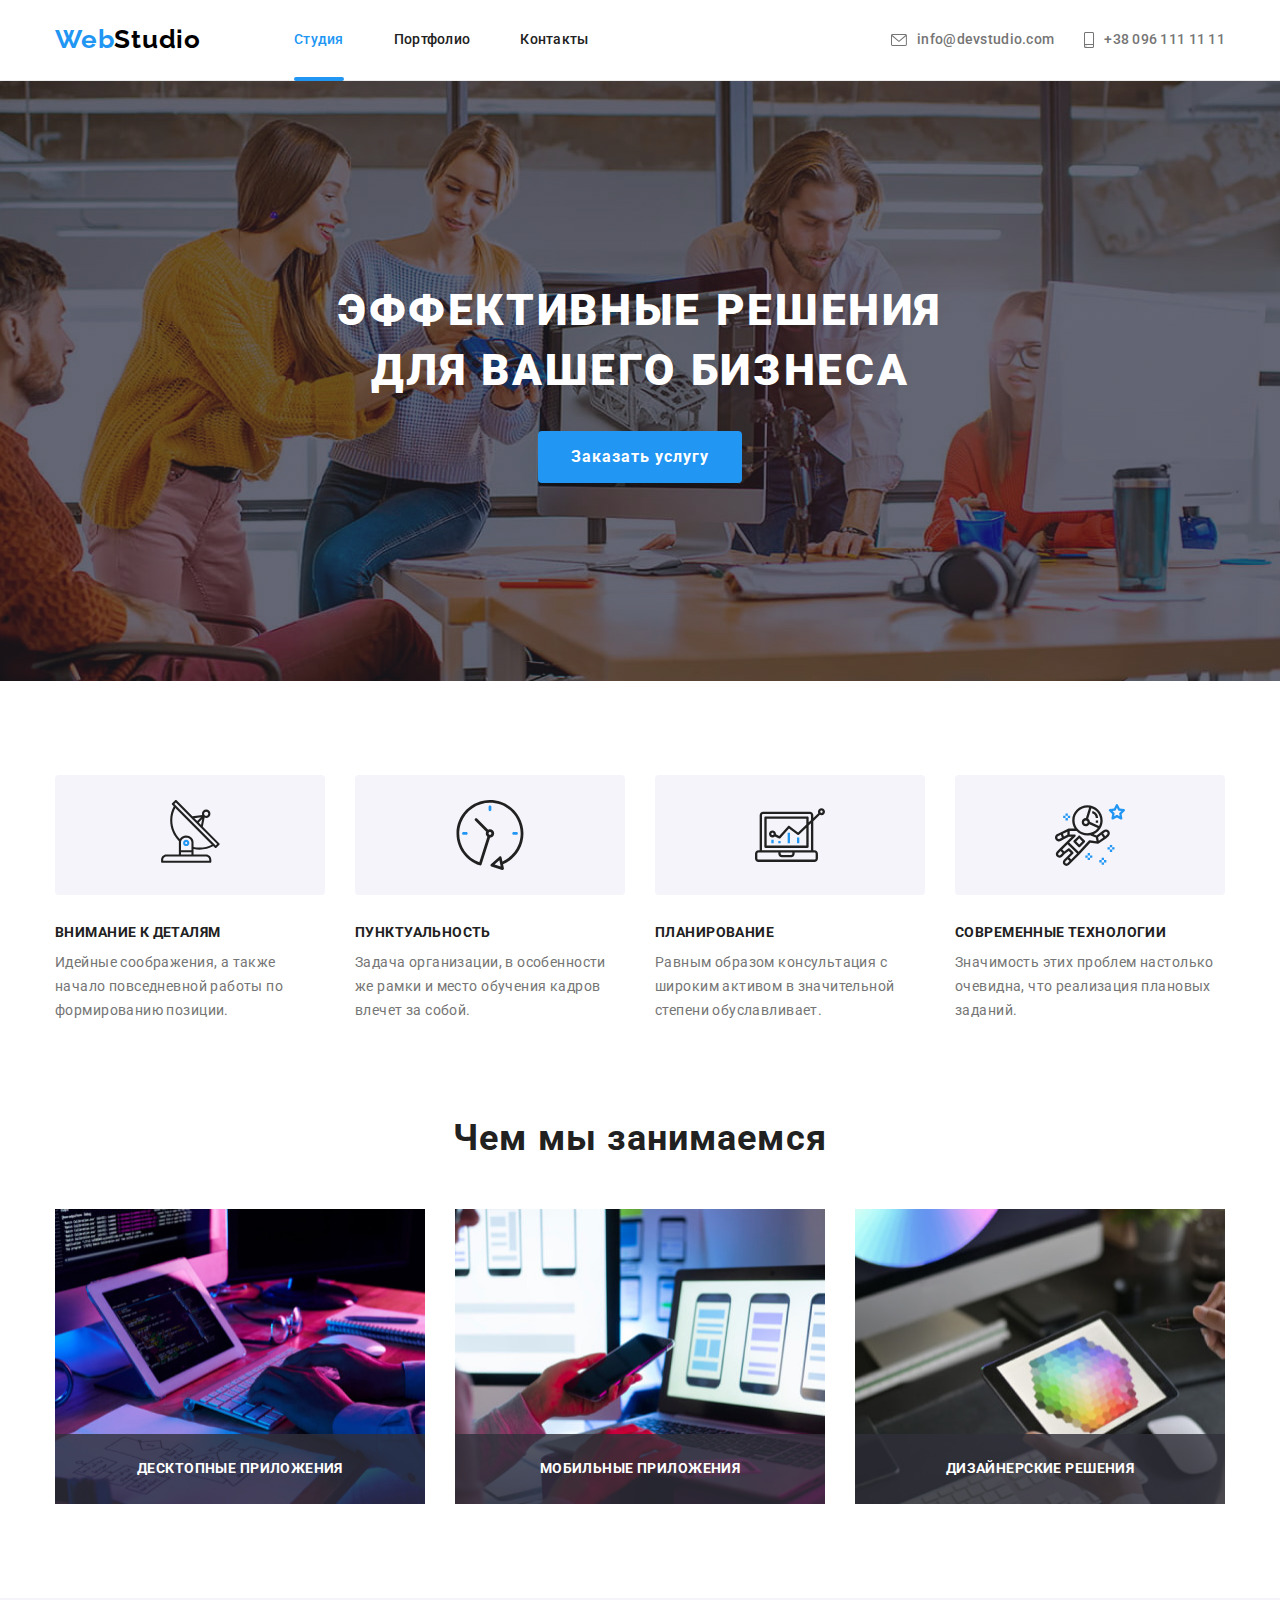
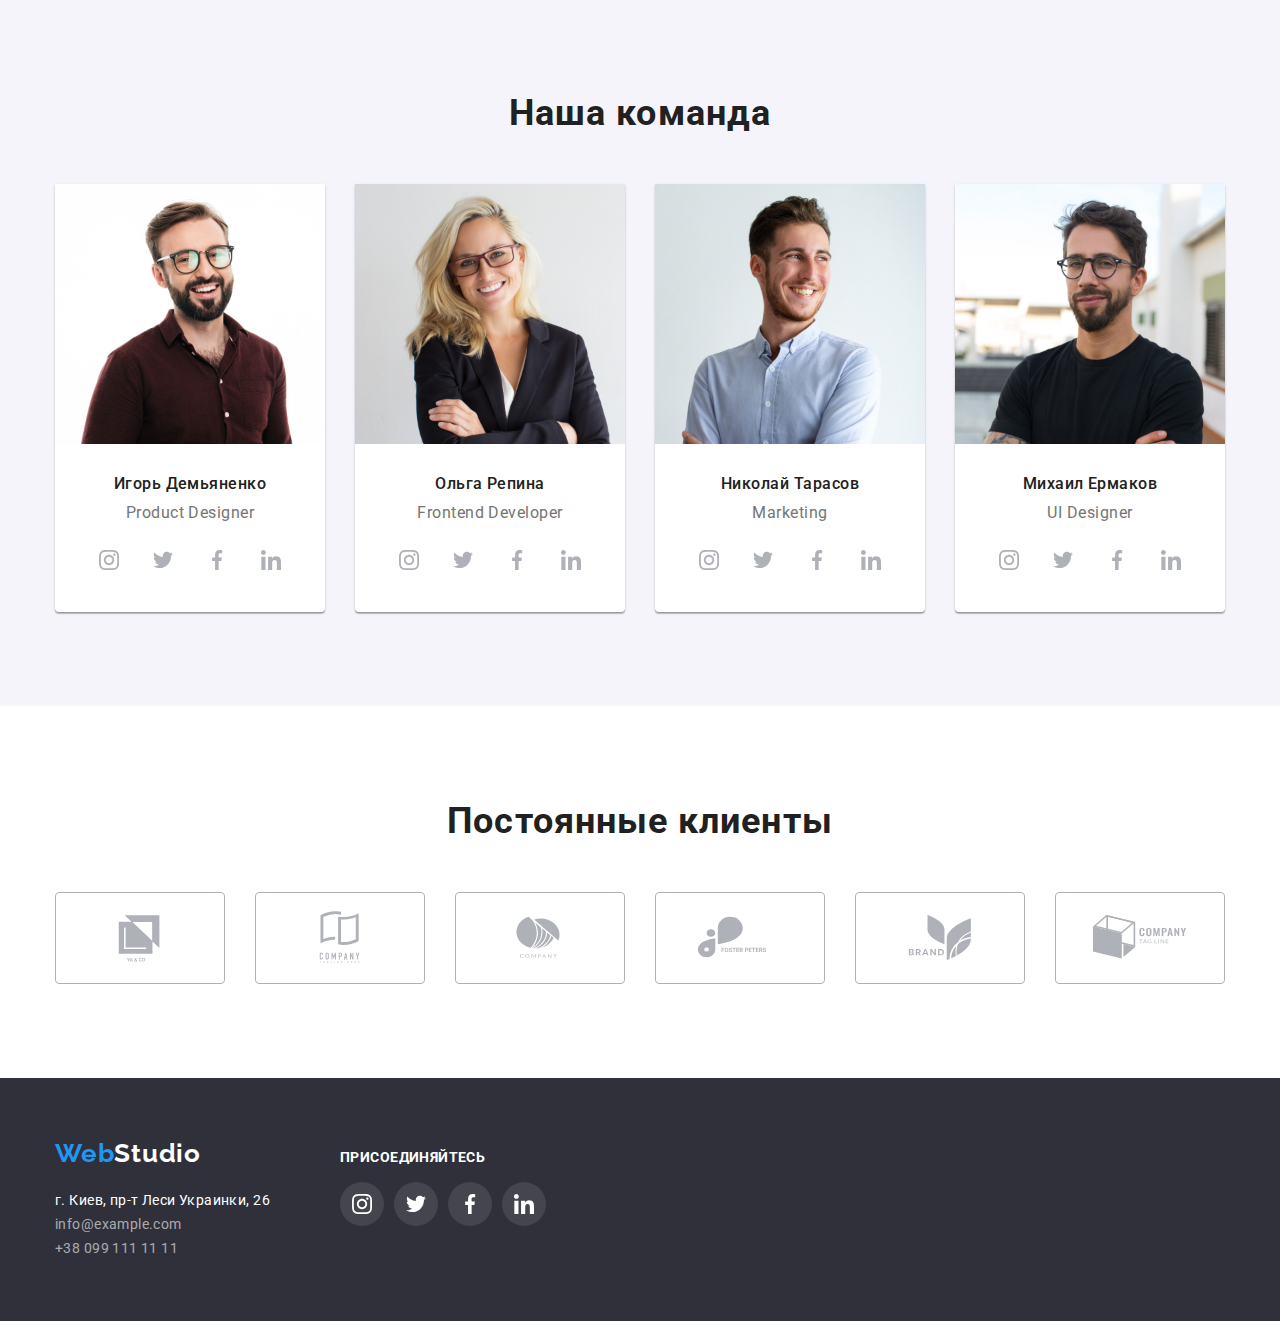
==== index.html @ c2fd263f "Initial commit" ====
<!DOCTYPE html>
<html lang="ru">
  <head>
    <meta charset="UTF-8" />
    <meta http-equiv="X-UA-Compatible" content="IE=edge" />
    <meta name="viewport" content="width=device-width, initial-scale=1.0" />
    <title>Document</title>
    <link rel="preconnect" href="https://fonts.googleapis.com" />
    <link rel="preconnect" href="https://fonts.gstatic.com" crossorigin />
    <link
      href="https://fonts.googleapis.com/css2?family=Raleway:wght@700&family=Roboto:wght@400;500;700;900&display=swap"
      rel="stylesheet"
    />
    <link
      rel="stylesheet"
      href="https://cdn.jsdelivr.net/npm/modern-normalize@1.1.0/modern-normalize.min.css"
    />
    <link rel="stylesheet" href="./css/styles.css" />
  </head>
  <body>
    <!-- Шапка проекта -->
    <header class="header">
      <div class="container header-container">
        <nav class="site">
          <a class="logo" href=""><span class="logo-primary">Web</span>Studio</a>
          <ul class="site-nav list">
            <li class="item">
              <a class="link current" href="./index.html">Студия</a>
            </li>
            <li class="item">
              <a class="link" href="./portfolio.html">Портфолио</a>
            </li>
            <li class="item">
              <a class="link" href="">Контакты</a>
            </li>
          </ul>
        </nav>
        <ul class="contacts-header list">
          <li class="item">
            <a class="contact link" href="mailto:info@devstudio.com">
              <svg class="icon-header" width="16" height="12">
                <use href="./images/st1/symbol-defs.svg#icon-envelope"></use>
              </svg>
              info@devstudio.com</a
            >
          </li>
          <li class="item">
            <a class="contact link" href="tel:+380961111111">
              <svg class="icon-header" width="10" height="16">
                <use href="./images/st1/symbol-defs.svg#icon-smartphone"></use>
              </svg>
              +38 096 111 11 11</a
            >
          </li>
        </ul>
      </div>
    </header>
    <!-- Тело проекта -->
    <main>
      <!-- Эффективные решения-->
      <section class="hero">
        <div class="container">
          <h1 class="hero-title">Эффективные решения для вашего бизнеса</h1>
          <button class="hero-button" type="button" data-modal-open>Заказать услугу</button>
        </div>
      </section>
      <!-- Особенности -->
      <section class="feature section">
        <div class="container">
          <ul class="feature-list list">
            <li class="feature-items">
              <div class="badge">
                <svg class="badge-icon" width="70" height="70">
                  <use href="./images/st1/symbol-defs.svg#icon-antenna"></use>
                </svg>
              </div>
              <h3 class="feature-title">Внимание к деталям</h3>
              <p class="feature-text">
                Идейные соображения, а также начало повседневной работы по формированию позиции.
              </p>
            </li>

            <li class="feature-items">
              <div class="badge">
                <svg class="badge-icon" width="70" height="70">
                  <use href="./images/st1/symbol-defs.svg#icon-clock"></use>
                </svg>
              </div>
              <h3 class="feature-title">Пунктуальность</h3>
              <p class="feature-text">
                Задача организации, в особенности же рамки и место обучения кадров влечет за собой.
              </p>
            </li>

            <li class="feature-items">
              <div class="badge">
                <svg class="badge-icon" width="70" height="70">
                  <use href="./images/st1/symbol-defs.svg#icon-diagram"></use>
                </svg>
              </div>
              <h3 class="feature-title">Планирование</h3>
              <p class="feature-text">
                Равным образом консультация с широким активом в значительной степени обуславливает.
              </p>
            </li>

            <li class="feature-items">
              <div class="badge">
                <svg class="badge-icon" width="70" height="70">
                  <use href="./images/st1/symbol-defs.svg#icon-astronaut"></use>
                </svg>
              </div>
              <h3 class="feature-title">Современные технологии</h3>
              <p class="feature-text">
                Значимость этих проблем настолько очевидна, что реализация плановых заданий.
              </p>
            </li>
          </ul>
        </div>
      </section>
      <!-- Чем мы занимаемся -->
      <section class="activity">
        <div class="container">
          <h2 class="activity-title">Чем мы занимаемся</h2>
          <ul class="activity-list list">
            <li class="activity-items">
              <div class="activity-thumb">
                <img
                  class="activity-img"
                  src="./images/st1/block1/img-1.jpg"
                  alt="верстка проекта"
                  width="370"
                  height="295"
                />
                <p class="activity-descr">Десктопные приложения</p>
              </div>
            </li>
            <li class="activity-items">
              <div class="activity-thumb">
                <img
                  class="activity-img"
                  src="./images/st1/block1/img-2.jpg"
                  alt="дизайн проекта"
                  width="370"
                  height="295"
                />
                <p class="activity-descr">Мобильные приложения</p>
              </div>
            </li>
            <li class="activity-items">
              <div class="activity-thumb">
                <img
                  class="activity-img"
                  src="./images/st1/block1/img-3.jpg"
                  alt="программирование проекта"
                  width="370"
                  height="295"
                />
                <p class="activity-descr">Дизайнерские решения</p>
              </div>
            </li>
          </ul>
        </div>
      </section>
      <!-- Наша команда -->
      <section class="team section">
        <div class="container">
          <h2 class="team-title">Наша команда</h2>
          <ul class="team-list list">
            <li class="team-items">
              <img
                class="team-img"
                src="./images/st1/block2/img-1.jpg"
                alt="Игорь Демьяненко"
                width="270"
                height="260"
              />
              <div class="team-sign">
                <h3 class="team-subject">Игорь Демьяненко</h3>
                <p class="team-text" lang="en">Product Designer</p>
                <ul class="team-media list">
                  <li class="team-item">
                    <a class="team-link" href="">
                      <svg class="teams-icons" width="20" height="20">
                        <use href="./images/st1/symbol-defs.svg#icon-instagram"></use>
                      </svg>
                    </a>
                  </li>
                  <li class="team-item">
                    <a class="team-link" href="">
                      <svg class="teams-icons" width="20" height="20">
                        <use href="./images/st1/symbol-defs.svg#icon-twitter"></use>
                      </svg>
                    </a>
                  </li>
                  <li class="team-item">
                    <a class="team-link" href="">
                      <svg class="teams-icons" width="20" height="20">
                        <use href="./images/st1/symbol-defs.svg#icon-facebook"></use>
                      </svg>
                    </a>
                  </li>
                  <li class="team-item">
                    <a class="team-link" href="">
                      <svg class="teams-icons" width="20" height="20">
                        <use href="./images/st1/symbol-defs.svg#icon-linkedin"></use>
                      </svg>
                    </a>
                  </li>
                </ul>
              </div>
            </li>
            <li class="team-items">
              <img
                class="team-img"
                src="./images/st1/block2/img-2.jpg"
                alt="Ольга Репина"
                width="270"
                height="260"
              />
              <div class="team-sign">
                <h3 class="team-subject">Ольга Репина</h3>
                <p class="team-text" lang="en">Frontend Developer</p>
                <ul class="team-media list">
                  <li class="team-item">
                    <a class="team-link" href="">
                      <svg class="teams-icons" width="20" height="20">
                        <use href="./images/st1/symbol-defs.svg#icon-instagram"></use>
                      </svg>
                    </a>
                  </li>
                  <li class="team-item">
                    <a class="team-link" href="">
                      <svg class="teams-icons" width="20" height="20">
                        <use href="./images/st1/symbol-defs.svg#icon-twitter"></use>
                      </svg>
                    </a>
                  </li>
                  <li class="team-item">
                    <a class="team-link" href="">
                      <svg class="teams-icons" width="20" height="20">
                        <use href="./images/st1/symbol-defs.svg#icon-facebook"></use>
                      </svg>
                    </a>
                  </li>
                  <li class="team-item">
                    <a class="team-link" href="">
                      <svg class="teams-icons" width="20" height="20">
                        <use href="./images/st1/symbol-defs.svg#icon-linkedin"></use>
                      </svg>
                    </a>
                  </li>
                </ul>
              </div>
            </li>
            <li class="team-items">
              <img
                class="team-img"
                src="./images/st1/block2/img-3.jpg"
                alt="Николай Тарасов"
                width="270"
                height="260"
              />
              <div class="team-sign">
                <h3 class="team-subject">Николай Тарасов</h3>
                <p class="team-text" lang="en">Marketing</p>
                <ul class="team-media list">
                  <li class="team-item">
                    <a class="team-link" href="">
                      <svg class="teams-icons" width="20" height="20">
                        <use href="./images/st1/symbol-defs.svg#icon-instagram"></use>
                      </svg>
                    </a>
                  </li>
                  <li class="team-item">
                    <a class="team-link" href="">
                      <svg class="teams-icons" width="20" height="20">
                        <use href="./images/st1/symbol-defs.svg#icon-twitter"></use>
                      </svg>
                    </a>
                  </li>
                  <li class="team-item">
                    <a class="team-link" href="">
                      <svg class="teams-icons" width="20" height="20">
                        <use href="./images/st1/symbol-defs.svg#icon-facebook"></use>
                      </svg>
                    </a>
                  </li>
                  <li class="team-item">
                    <a class="team-link" href="">
                      <svg class="teams-icons" width="20" height="20">
                        <use href="./images/st1/symbol-defs.svg#icon-linkedin"></use>
                      </svg>
                    </a>
                  </li>
                </ul>
              </div>
            </li>
            <li class="team-items">
              <img
                class="team-img"
                src="./images/st1/block2/img-4.jpg"
                alt="Михаил Ермаков"
                width="270"
                height="260"
              />
              <div class="team-sign">
                <h3 class="team-subject">Михаил Ермаков</h3>
                <p class="team-text" lang="en">UI Designer</p>
                <ul class="team-media list">
                  <li class="team-item">
                    <a class="team-link" href="">
                      <svg class="teams-icons" width="20" height="20">
                        <use href="./images/st1/symbol-defs.svg#icon-instagram"></use>
                      </svg>
                    </a>
                  </li>
                  <li class="team-item">
                    <a class="team-link" href="">
                      <svg class="teams-icons" width="20" height="20">
                        <use href="./images/st1/symbol-defs.svg#icon-twitter"></use>
                      </svg>
                    </a>
                  </li>
                  <li class="team-item">
                    <a class="team-link" href="">
                      <svg class="teams-icons" width="20" height="20">
                        <use href="./images/st1/symbol-defs.svg#icon-facebook"></use>
                      </svg>
                    </a>
                  </li>
                  <li class="team-item">
                    <a class="team-link" href="">
                      <svg class="teams-icons" width="20" height="20">
                        <use href="./images/st1/symbol-defs.svg#icon-linkedin"></use>
                      </svg>
                    </a>
                  </li>
                </ul>
              </div>
            </li>
          </ul>
        </div>
      </section>
      <!-- Постоянные клиенты -->
      <section class="customers section">
        <div class="container">
          <h2 class="customers-title">Постоянные клиенты</h2>
          <ul class="customers-list list">
            <li class="customers-items">
              <a class="customers-link" href="">
                <svg class="customers-icons" width="106" height="60">
                  <use href="./images/st1/symbol-defs.svg#icon-group1"></use>
                </svg>
              </a>
            </li>
            <li class="customers-items">
              <a class="customers-link" href="">
                <svg class="customers-icons" width="106" height="60">
                  <use href="./images/st1/symbol-defs.svg#icon-group2"></use>
                </svg>
              </a>
            </li>
            <li class="customers-items">
              <a class="customers-link" href="">
                <svg class="customers-icons" width="106" height="60">
                  <use href="./images/st1/symbol-defs.svg#icon-group3"></use>
                </svg>
              </a>
            </li>
            <li class="customers-items">
              <a class="customers-link" href="">
                <svg class="customers-icons" width="106" height="60">
                  <use href="./images/st1/symbol-defs.svg#icon-group4"></use>
                </svg>
              </a>
            </li>
            <li class="customers-items">
              <a class="customers-link" href="">
                <svg class="customers-icons" width="106" height="60">
                  <use href="./images/st1/symbol-defs.svg#icon-group5"></use>
                </svg>
              </a>
            </li>
            <li class="customers-items">
              <a class="customers-link" href="">
                <svg class="customers-icons" width="106" height="60">
                  <use href="./images/st1/symbol-defs.svg#icon-group6"></use>
                </svg>
              </a>
            </li>
          </ul>
        </div>
      </section>
    </main>
    <!-- Футер проекта -->
    <footer class="footer">
      <div class="container">
        <div class="footer-list">
          <a class="logo-secondary" href=""><span class="logo-primary">Web</span>Studio</a>
          <address class="contacts-footer">
            <ul class="contacts-footer-list list">
              <li>
                <a class="address-link" href="" target="_blank" rel="noopener noreferrer"
                  >г. Киев, пр-т Леси Украинки, 26
                </a>
              </li>
              <li><a class="link" href="mailtoinfo@example.com">info@example.com</a></li>
              <li><a class="link" href="tel:+380991111111">+38 099 111 11 11</a></li>
            </ul>
          </address>
        </div>
        <div class="footer-list">
          <p class="socials-title">присоединяйтесь</p>
          <ul class="socials-media list">
            <li class="socials-item">
              <a class="socials-link" href="">
                <svg class="socials-icons" width="20" height="20">
                  <use href="./images/st1/symbol-defs.svg#icon-instagram"></use>
                </svg>
              </a>
            </li>
            <li class="socials-item">
              <a class="socials-link" href="">
                <svg class="socials-icons" width="20" height="20">
                  <use href="./images/st1/symbol-defs.svg#icon-twitter"></use>
                </svg>
              </a>
            </li>
            <li class="socials-item">
              <a class="socials-link" href="">
                <svg class="socials-icons" width="20" height="20">
                  <use href="./images/st1/symbol-defs.svg#icon-facebook"></use>
                </svg>
              </a>
            </li>
            <li class="socials-item">
              <a class="socials-link" href="">
                <svg class="socials-icons" width="20" height="20">
                  <use href="./images/st1/symbol-defs.svg#icon-linkedin"></use>
                </svg>
              </a>
            </li>
          </ul>
        </div>
      </div>
    </footer>
    <!-- Модальное окно -->
    <div class="backdrop is-hidden" data-modal>
      <div class="modal-wrapper">
        <button class="modal-btn" type="button" data-modal-close>
          <svg width="18" height="18">
            <use href="./images/st1/symbol-defs.svg#icon-close-black"></use>
          </svg>
        </button>
      </div>
    </div>
    <script src="./js/modal.js"></script>
  </body>
</html>
---- css/styles.css ----
/* font-family: 'Raleway', sans-serif;
font-family: 'Roboto', sans-serif; */

:root {
  --primary-text-color: #757575;
  --title-text-color: #212121;
  --hidden-text-color: #ffffff;
  --visible-text-color: #000000;
  --overlay-text-color: rgba(255, 255, 255, 0.6);

  --accent-color: #2196f3;
  --accent-active-color: #188ce8;
  --portfoli-conteiner: #eeeeee;

  --first-bg-color: #2f303a;
  --second-bg-color: #f5f4fa;

  --primary-icon-color: #afb1b8;
  --overlay-icon-color: rgba(255, 255, 255, 0.1);

  --animation-hover: 250ms cubic-bezier(0.4, 0, 0.2, 1);
}

img {
  display: block;
}
.list {
  list-style: none;
}

h1,
h2,
h3,
h4,
h5,
h6,
ul,
p {
  padding: 0;
  margin: 0;
}
a {
  text-decoration: none;
}

body {
  font-family: 'Roboto', sans-serif;
  font-size: 14px;
  color: var(--primary-text-color);
}
.container {
  width: 1200px;
  padding-left: 15px;
  padding-right: 15px;
  margin-left: auto;
  margin-right: auto;
}
.section {
  padding-top: 94px;
  padding-bottom: 94px;
}

/* header */

.header {
  display: flex;
  background: #ffffff;
  border-bottom: 1px solid #ececec;
}

.site {
  display: flex;
  align-items: center;
  height: 100%;
}

.header-container {
  display: flex;
  justify-content: space-between;
  align-items: center;
}

.logo {
  font-family: 'Raleway', sans-serif;
  font-weight: 700;
  font-size: 26px;
  line-height: 1.2;
  letter-spacing: 0.03em;
  color: var(--visible-text-color);
}

.logo-primary {
  color: var(--accent-color);
}
.logo-secondary {
  font-family: 'Raleway', sans-serif;
  font-weight: 700;
  font-size: 26px;
  line-height: 1.19;
  letter-spacing: 0.03em;
  color: var(--hidden-text-color);
}

/* site-nav */
.site-nav {
  display: flex;
  align-items: center;
  justify-content: flex-start;
  box-sizing: content-box;
  height: 100%;
  margin-left: 93px;
}

.site-nav .item + .item {
  margin-left: 50px;
}

.site-nav .link {
  display: flex;
  padding-top: 32px;
  padding-bottom: 32px;
  color: var(--title-text-color);
  font-weight: 500;
  line-height: 1.14;
  letter-spacing: 0.02em;

  transition: color var(--animation-hover);
}

.site-nav .link {
  position: relative;
}

.site-nav .link:hover,
.site-nav .link:focus {
  color: var(--accent-color);
}

.site-nav .link.current {
  color: var(--accent-color);
}

.current:after {
  position: absolute;
  content: '';
  left: 0;
  bottom: -1px;
  display: block;
  width: 100%;
  height: 4px;
  background: var(--accent-color);
  border-radius: 2px;
}

.contacts-header {
  display: flex;
  margin-left: auto;
}

.contact {
  display: inline-flex;
  justify-content: center;
  align-items: center;
}

.contacts-header .item {
  display: flex;
}

.icon-header {
  margin-right: 10px;
  background-repeat: no-repeat;
  background-position: center;
  background-size: contain;
  fill: var(--primary-text-color);
  cursor: pointer;
  transition: fill var(--animation-hover);
}

.item:hover .icon-header,
.item:focus .icon-header {
  fill: var(--accent-color);
}

.item-envelope {
  margin-right: 30px;
}

.contacts-header .item + .item {
  margin-left: 30px;
}
.contacts-header .item {
  display: block;
}

.contacts-header .link {
  font-weight: 500;
  line-height: 1.14;
  letter-spacing: 0.02em;
  padding-top: 32px;
  padding-bottom: 32px;
  color: var(--primary-text-color);
  transition: color var(--animation-hover);
}

.contacts-header .link:hover,
.contacts-header .link:focus {
  color: var(--accent-color);
}

/* hero */
.hero {
  max-width: 1600px;
  height: 600px;
  margin-left: auto;
  margin-right: auto;
  padding-top: 200px;
  padding-bottom: 200px;
  text-align: center;
  background-color: var(--first-bg-color);
  background-image: linear-gradient(to right, rgba(47, 48, 58, 0.4), rgba(47, 48, 58, 0.4)),
    url(../images/st1/hero/hero.jpg);
  background-repeat: no-repeat;
  background-position: center;
  background-size: cover;
}

.hero-title {
  width: 696px;
  margin-left: auto;
  margin-right: auto;
  margin-bottom: 30px;
  color: var(--hidden-text-color);
  font-weight: 900;
  font-size: 44px;
  line-height: 1.36;
  letter-spacing: 0.06em;
  text-transform: uppercase;
}

/* button */
.hero-button {
  display: inline-block;
  border: 1px solid transparent;
  border-radius: 4px;
  padding: 10px 32px;
  min-width: 200px;

  color: var(--hidden-text-color);
  background-color: var(--accent-color);

  font-weight: 700;
  font-size: 16px;
  line-height: 1.88;
  align-items: center;
  text-align: center;
  letter-spacing: 0.06em;
  transition: background-color var(--animation-hover);
}

.hero-button:hover,
.hero-button:focus {
  background-color: var(--accent-active-color);
}

/* feature */
.feature-list {
  display: flex;
  flex-wrap: wrap;
  justify-content: space-between;
}

.feature-items {
  width: 270px;
  margin-right: 30px;
}

.feature-items:nth-child(4n) {
  margin-right: 0px;
}

.feature-items .badge {
  display: flex;
  align-items: center;
  justify-content: center;
  min-width: 270px;
  min-height: 120px;
  margin-bottom: 30px;
  background: var(--second-bg-color);
  border-radius: 4px;
}

.feature .feature-title {
  margin-bottom: 10px;
  font-weight: 700;
  font-size: 14px;
  line-height: 1.14;
  letter-spacing: 0.03em;
  text-transform: uppercase;
  color: var(--title-text-color);
}

.feature .feature-text {
  font-weight: 400;
  line-height: 1.71;
  letter-spacing: 0.03em;
}
/* activity */

.activity {
  padding-bottom: 94px;
}

.activity-title {
  margin-bottom: 50px;
  font-weight: 700;
  font-size: 36px;
  line-height: 1.17;
  text-align: center;
  letter-spacing: 0.03em;
  color: var(--title-text-color);
}
.activity-list {
  display: flex;
  flex-wrap: wrap;
  justify-content: space-between;
}
.activity-list .activity-items + .activity-items {
  margin-left: 30px;
}

.activity-thumb {
  position: relative;
}
.activity-descr {
  display: flex;
  align-items: center;
  justify-content: center;

  width: 100%;
  height: 70px;
  position: absolute;
  left: 0;
  bottom: 0;
  font-family: 'Roboto', sans-serif;
  font-style: normal;
  font-weight: 700;
  font-size: 14px;
  line-height: 1.14;
  text-align: center;
  letter-spacing: 0.03em;
  text-transform: uppercase;
  color: var(--hidden-text-color);
  background: rgba(47, 48, 58, 0.8);
}

/* team */

.team {
  background-color: var(--second-bg-color);
}

.team-title {
  margin-bottom: 50px;
  font-weight: 700;
  font-size: 36px;
  line-height: 1.17;
  text-align: center;
  letter-spacing: 0.03em;
  color: var(--title-text-color);
}
.team-list {
  display: flex;
  flex-wrap: wrap;
  justify-content: space-between;
}

.team-items {
  margin-right: 30px;
  background: #ffffff;
  box-shadow: 0px 1px 3px rgba(0, 0, 0, 0.12), 0px 1px 1px rgba(0, 0, 0, 0.14),
    0px 2px 1px rgba(0, 0, 0, 0.2);
  border-radius: 0px 0px 4px 4px;
}

.team-items:nth-child(4n) {
  margin-right: 0px;
}

.team-sign {
  padding-bottom: 30px;
  padding-top: 30px;
}

.team-subject {
  font-weight: 500;
  font-size: 16px;
  line-height: 1.19;
  text-align: center;
  letter-spacing: 0.03em;
  color: var(--title-text-color);
}
.team-text {
  margin-top: 10px;
  font-weight: 400;
  font-size: 16px;
  line-height: 1.19;
  text-align: center;
  letter-spacing: 0.03em;
}

.team-media {
  display: flex;
  justify-content: center;
  margin-top: 16px;
}

.team-item:not(:last-child) {
  margin-right: 10px;
}

.team-item {
  border-radius: 50%;
  transition: background-color var(--animation-hover);
}

.team-link {
  display: flex;
  justify-content: center;
  align-items: center;
  width: 44px;
  height: 44px;
  fill: var(--primary-icon-color);
  transition: fill var(--animation-hover);
}

.team-item:hover,
.team-item:focus {
  background-color: var(--accent-color);
}

.team-item:hover .team-link,
.team-item:focus .team-link {
  fill: var(--hidden-text-color);
}

/* customers */

.customers-title {
  font-weight: 700;
  font-size: 36px;
  line-height: 1.17;
  text-align: center;
  letter-spacing: 0.03em;
  color: var(--title-text-color);
}

.customers-list {
  display: flex;
  justify-content: center;
  margin-top: 50px;
}

.customers-items:not(:last-child) {
  margin-right: 30px;
}

.customers-items {
  border: 1px solid var(--primary-icon-color);
  border-radius: 4px;
  width: 170px;
  height: 92px;
  transition: border var(--animation-hover);
}

.customers-link {
  display: flex;
  justify-content: center;
  align-items: center;
  width: 100%;
  height: 100%;
  fill: var(--primary-icon-color);
  transition: fill var(--animation-hover);
}

.customers-items:hover .customers-link,
.customers-items:focus .customers-link {
  fill: var(--accent-color);
}

.customers-items:hover,
.customers-items:focus {
  border: 1px solid var(--accent-color);
}

/* footer */

.footer {
  padding-top: 60px;
  padding-bottom: 60px;
  background-color: var(--first-bg-color);
}
.footer .logo-secondary {
  display: inline-block;
}
.contacts-footer {
  margin-top: 20px;
}
.contacts-footer .address-link {
  font-weight: 400;
  line-height: 1.71;
  letter-spacing: 0.03em;
  color: var(--hidden-text-color);
  font-style: normal;
}

.contacts-footer .link {
  margin-top: 9px;
  font-weight: 400;
  line-height: 1.71;
  letter-spacing: 0.03em;
  color: var(--overlay-text-color);
  font-style: normal;
  transition: color var(--animation-hover);
}
.contacts-footer .link:hover,
.contacts-footer .link:focus {
  color: var(--hidden-text-color);
}

.footer .container {
  display: flex;
  align-items: baseline;
}

.footer-address {
  list-style: none;
  margin-right: 70px;
}

.container .footer-list:not(:last-child) {
  list-style: none;
  margin-right: 70px;
}

/* socials */

.socials-title {
  font-weight: 700;
  font-size: 14px;
  line-height: 1.14;
  letter-spacing: 0.03em;
  text-transform: uppercase;
  color: var(--hidden-text-color);
}

.socials-media {
  display: flex;
  justify-content: center;
  margin-top: 16px;
}

.socials-item:not(:last-child) {
  margin-right: 10px;
}

.socials-item {
  border-radius: 50%;
  background: var(--overlay-icon-color);
  transition: background-color var(--animation-hover);
}

.socials-link {
  display: flex;
  justify-content: center;
  align-items: center;
  width: 44px;
  height: 44px;
  fill: var(--hidden-text-color);
}

.socials-item:hover,
.socials-item:focus {
  background-color: var(--accent-color);
}

/* Модальное окно */

.backdrop {
  position: fixed;
  width: 100vw;
  height: 100vh;
  top: 0;
  left: 50%;
  transform: translateX(-50%);
  background-color: rgba(0, 0, 0, 0.2);
  opacity: 1;
  visibility: visible;
  pointer-events: initial;

  transition: opacity var(--animation-hover), visibility var(--animation-hover);
}

.is-hidden {
  opacity: 0;
  visibility: hidden;
  pointer-events: none;
}

.modal-wrapper {
  position: absolute;
  top: 50%;
  left: 50%;

  width: 530px;
  height: 580px;

  transform: translate(-50%, -50%);
  background: var(--hidden-text-color);
  box-shadow: 0px 1px 3px rgba(0, 0, 0, 0.12), 0px 1px 1px rgba(0, 0, 0, 0.14),
    0px 2px 1px rgba(0, 0, 0, 0.2);
  border-radius: 4px;
}

.modal-btn {
  display: flex;
  align-items: center;
  position: fixed;
  width: 30px;
  height: 30px;
  top: 8px;
  right: 8px;
  border-radius: 50%;
  background-color: var(--hidden-text-color);

  border: 1px solid rgba(0, 0, 0, 0.1);
  box-sizing: border-box;
  cursor: pointer;
}

/* gallery */

.gallery-navigation {
  display: flex;
  justify-content: center;
}

.gallery-li:nth-child(n + 2) {
  margin-left: 8px;
}
.gallery-button {
  display: inline-block;
  border: 1px solid transparent;
  border-radius: 4px;
  padding: 6px 22px;
  min-width: 73px;
  color: var(--title-text-color);
  background-color: var(--second-bg-color);
  font-weight: 500;
  font-size: 16px;
  line-height: 1.62;
  text-align: center;
  letter-spacing: 0.03em;
  cursor: pointer;
  transition: color var(--animation-hover), background-color var(--animation-hover),
    box-shadow var(--animation-hover);
}

.gallery-button:focus,
.gallery-button:hover {
  background-color: var(--accent-color);
  color: var(--hidden-text-color);
  box-shadow: 0px 3px 1px rgba(0, 0, 0, 0.1), 0px 1px 2px rgba(0, 0, 0, 0.08),
    0px 2px 2px rgba(0, 0, 0, 0.12);
}

.portfoli-list {
  margin-top: 50px;
  display: flex;
  flex-wrap: wrap;
}

.portfoli-items {
  width: 370px;
  margin-right: 30px;
  margin-bottom: 30px;
}

.portfoli-link {
  display: block;
  position: relative;
  transition: box-shadow var(--animation-hover);
}
.portfoli-link:hover,
.portfoli-link:focus {
  box-shadow: 0px 1px 1px rgba(0, 0, 0, 0.12), 0px 4px 4px rgba(0, 0, 0, 0.06),
    1px 4px 6px rgba(0, 0, 0, 0.16);
}

.portfoli-thumb {
  position: relative;
  overflow: hidden;
}

.portfoli-descr {
  display: flex;
  align-items: center;
  justify-content: center;

  width: 100%;
  height: 100%;
  position: absolute;
  left: 0;
  bottom: 0;

  padding: 24px;

  font-family: 'Roboto', sans-serif;
  font-style: normal;
  font-weight: 400;
  font-size: 18px;
  line-height: 1.56;
  letter-spacing: 0.03em;

  color: var(--hidden-text-color);
  background: rgba(33, 150, 243, 0.9);

  transform: translateY(100%);
  transition: transform var(--animation-hover);
}

.portfoli-link:hover .portfoli-descr,
.portfoli-link:focus .portfoli-descr {
  transform: translateY(0);
}

.portfoli-items:nth-child(3n) {
  margin-right: 0;
}

.portfoli-items:nth-last-child(-n + 3) {
  margin-bottom: 0;
}

.portfoli-title {
  font-weight: 700;
  font-size: 18px;
  line-height: 2;
  letter-spacing: 0.06em;
  color: var(--title-text-color);
}

.portfoli-text {
  margin-top: 4px;
  font-weight: 400;
  font-size: 16px;
  line-height: 1.86;
  letter-spacing: 0.03em;
  color: var(--primary-text-color);
}

.portfoli-conteiner {
  padding: 20px 24px;
  border-left: 1px solid var(--portfoli-conteiner);
  border-right: 1px solid var(--portfoli-conteiner);
  border-bottom: 1px solid var(--portfoli-conteiner);
}
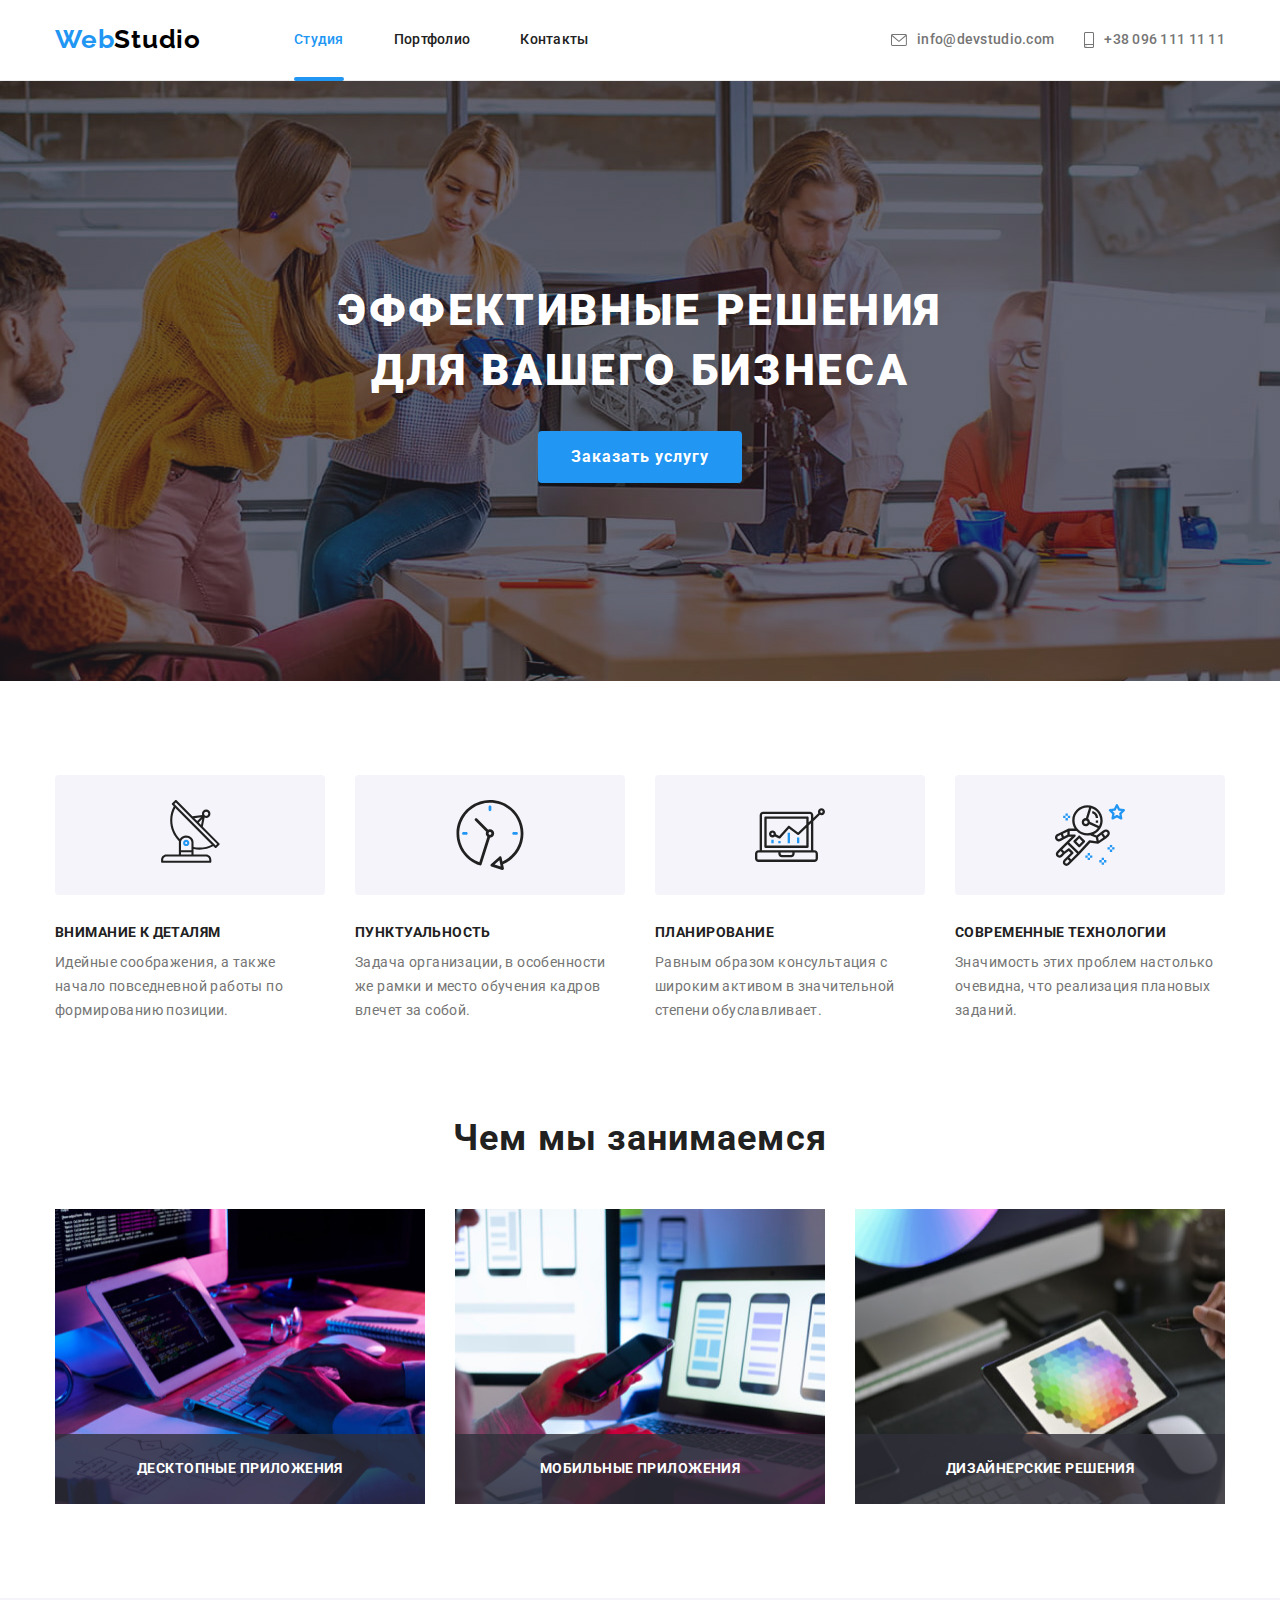
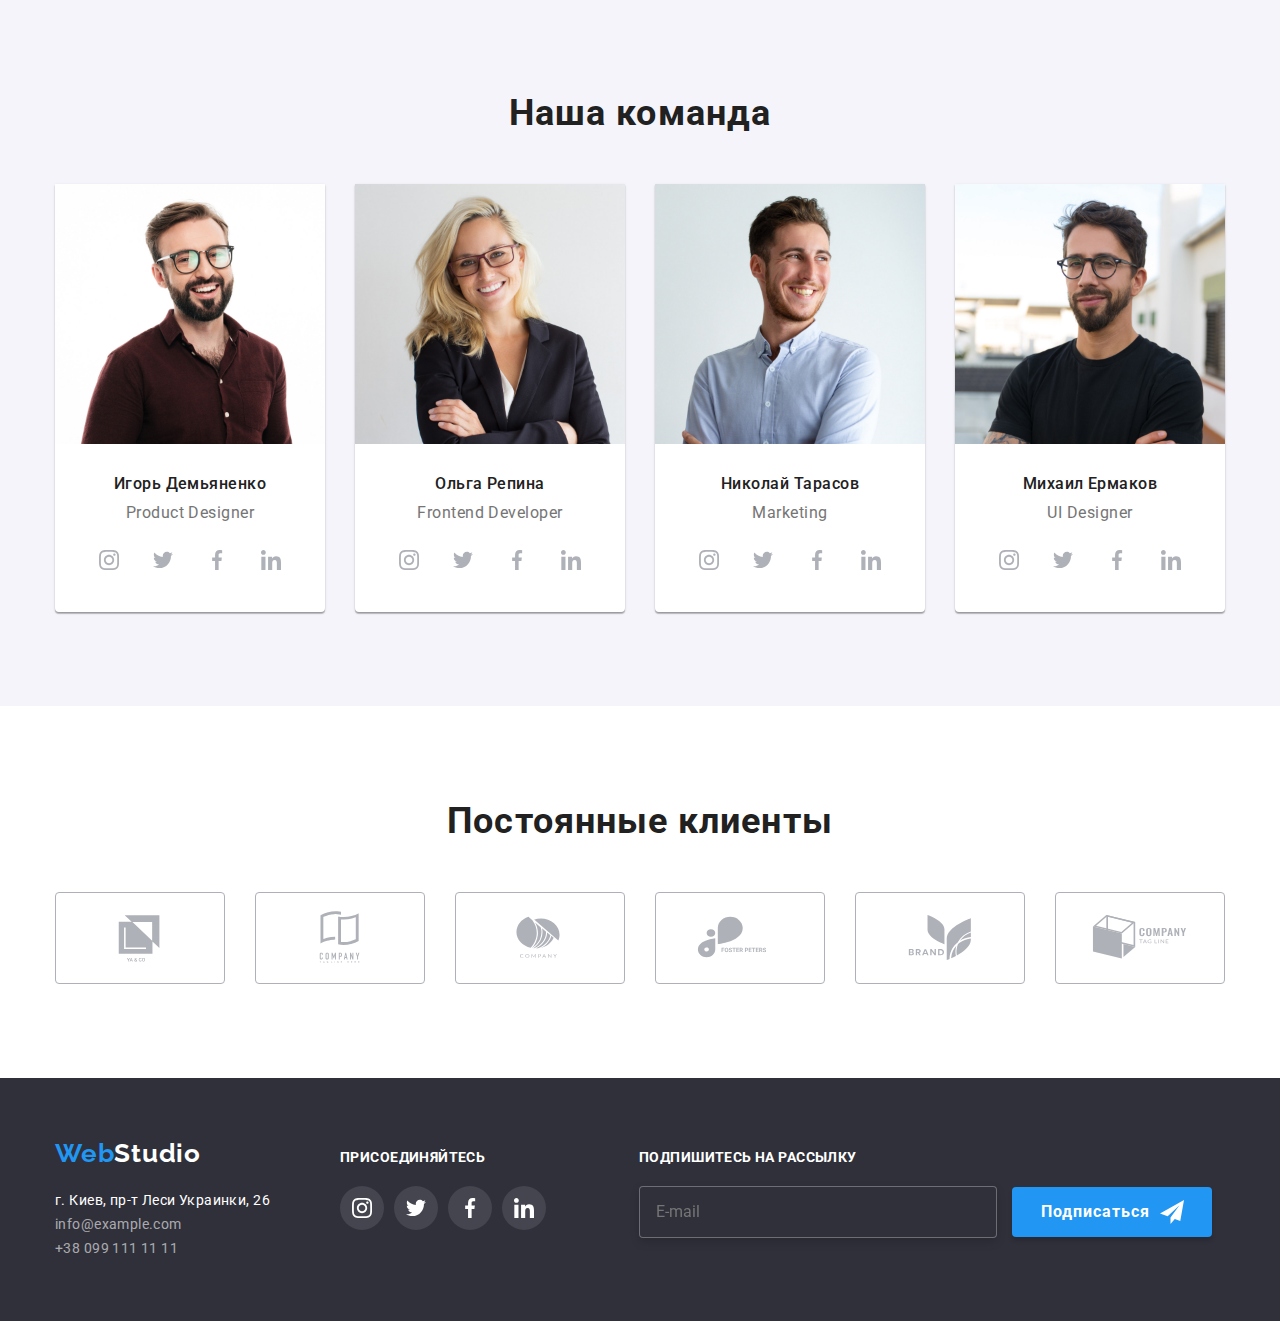
==== commit 015231d1: "добавляет подпишитесь на рассылку" ====
--- a/index.html
+++ b/index.html
@@ -443,6 +443,26 @@
             </li>
           </ul>
         </div>
+        <div class="footer-list">
+          <form class="subscribe-form" name="subscribe" action="">
+            <p class="subscribe-title">Подпишитесь на рассылку</p>
+            <label for="user_email"></label>
+            <input
+              class="subscribe-email"
+              type="email"
+              name="email"
+              id="user_email"
+              required
+              placeholder="E-mail"
+            />
+            <button class="subscribe-button" type="submit">
+              Подписаться
+              <svg class="subscribe-icon" width="24" height="24">
+                <use href="./images/st1/symbol-defs.svg#icon-icon-send"></use>
+              </svg>
+            </button>
+          </form>
+        </div>
       </div>
     </footer>
     <!-- Модальное окно -->
--- a/css/styles.css
+++ b/css/styles.css
@@ -538,11 +538,20 @@
   margin-right: 70px;
 }
 
-.container .footer-list:not(:last-child) {
+.container .footer-list:first-child {
   list-style: none;
   margin-right: 70px;
 }
 
+.container .footer-list:nth-child(2) {
+  list-style: none;
+  margin-right: 93px;
+}
+
+.container .footer-list:last-child {
+  margin-right: 0;
+}
+
 /* socials */
 
 .socials-title {
@@ -557,7 +566,7 @@
 .socials-media {
   display: flex;
   justify-content: center;
-  margin-top: 16px;
+  margin-top: 20px;
 }
 
 .socials-item:not(:last-child) {
@@ -582,6 +591,80 @@
 .socials-item:hover,
 .socials-item:focus {
   background-color: var(--accent-color);
+}
+
+.subscribe-title {
+  font-weight: 700;
+  font-size: 14px;
+  line-height: 1.14;
+  letter-spacing: 0.03em;
+  text-transform: uppercase;
+  color: var(--hidden-text-color);
+  margin-bottom: 20px;
+}
+
+.subscribe-email {
+  font-size: 16px;
+  line-height: 1.25;
+  padding-left: 16px;
+  padding-top: 15px;
+  padding-bottom: 15px;
+  margin-right: 12px;
+  min-width: 358px;
+  min-height: 50px;
+  border: 1px solid rgba(255, 255, 255, 0.3);
+  border-radius: 4px;
+  filter: drop-shadow(0px 4px 4px rgba(0, 0, 0, 0.15));
+  width: 358px;
+  background-color: var(--first-bg-color);
+  cursor: pointer;
+}
+
+.subscribe-email:focus {
+  outline: transparent;
+  background: transparent;
+}
+
+.subscribe-button {
+  position: relative;
+  display: inline-block;
+  border: 1px solid transparent;
+  border-radius: 4px;
+  padding: 10px 32px;
+  min-width: 200px;
+  font-family: 'Roboto', sans-serif;
+  font-style: normal;
+  font-weight: 700;
+  font-size: 16px;
+  line-height: 1.88;
+  letter-spacing: 0.06em;
+  text-align: left;
+  padding-right: 28px;
+  padding-left: 29px;
+  padding-top: 10px;
+  padding-bottom: 10px;
+  min-width: 200px;
+  border: none;
+  border-radius: 4px;
+  cursor: pointer;
+  color: var(--hidden-text-color);
+  background-color: var(--accent-color);
+  box-shadow: 0px 4px 4px rgba(0, 0, 0, 0.15);
+  transition: background-color var(--animation-hover);
+}
+
+.subscribe-button:hover,
+.subscribe-button:focus {
+  background-color: var(--accent-active-color);
+}
+
+.subscribe-icon {
+  position: absolute;
+  bottom: 13px;
+  right: 28px;
+  width: 24px;
+  height: 24px;
+  cursor: pointer;
 }
 
 /* Модальное окно */
@@ -662,6 +745,7 @@
   text-align: center;
   letter-spacing: 0.03em;
   cursor: pointer;
+
   transition: color var(--animation-hover), background-color var(--animation-hover),
     box-shadow var(--animation-hover);
 }
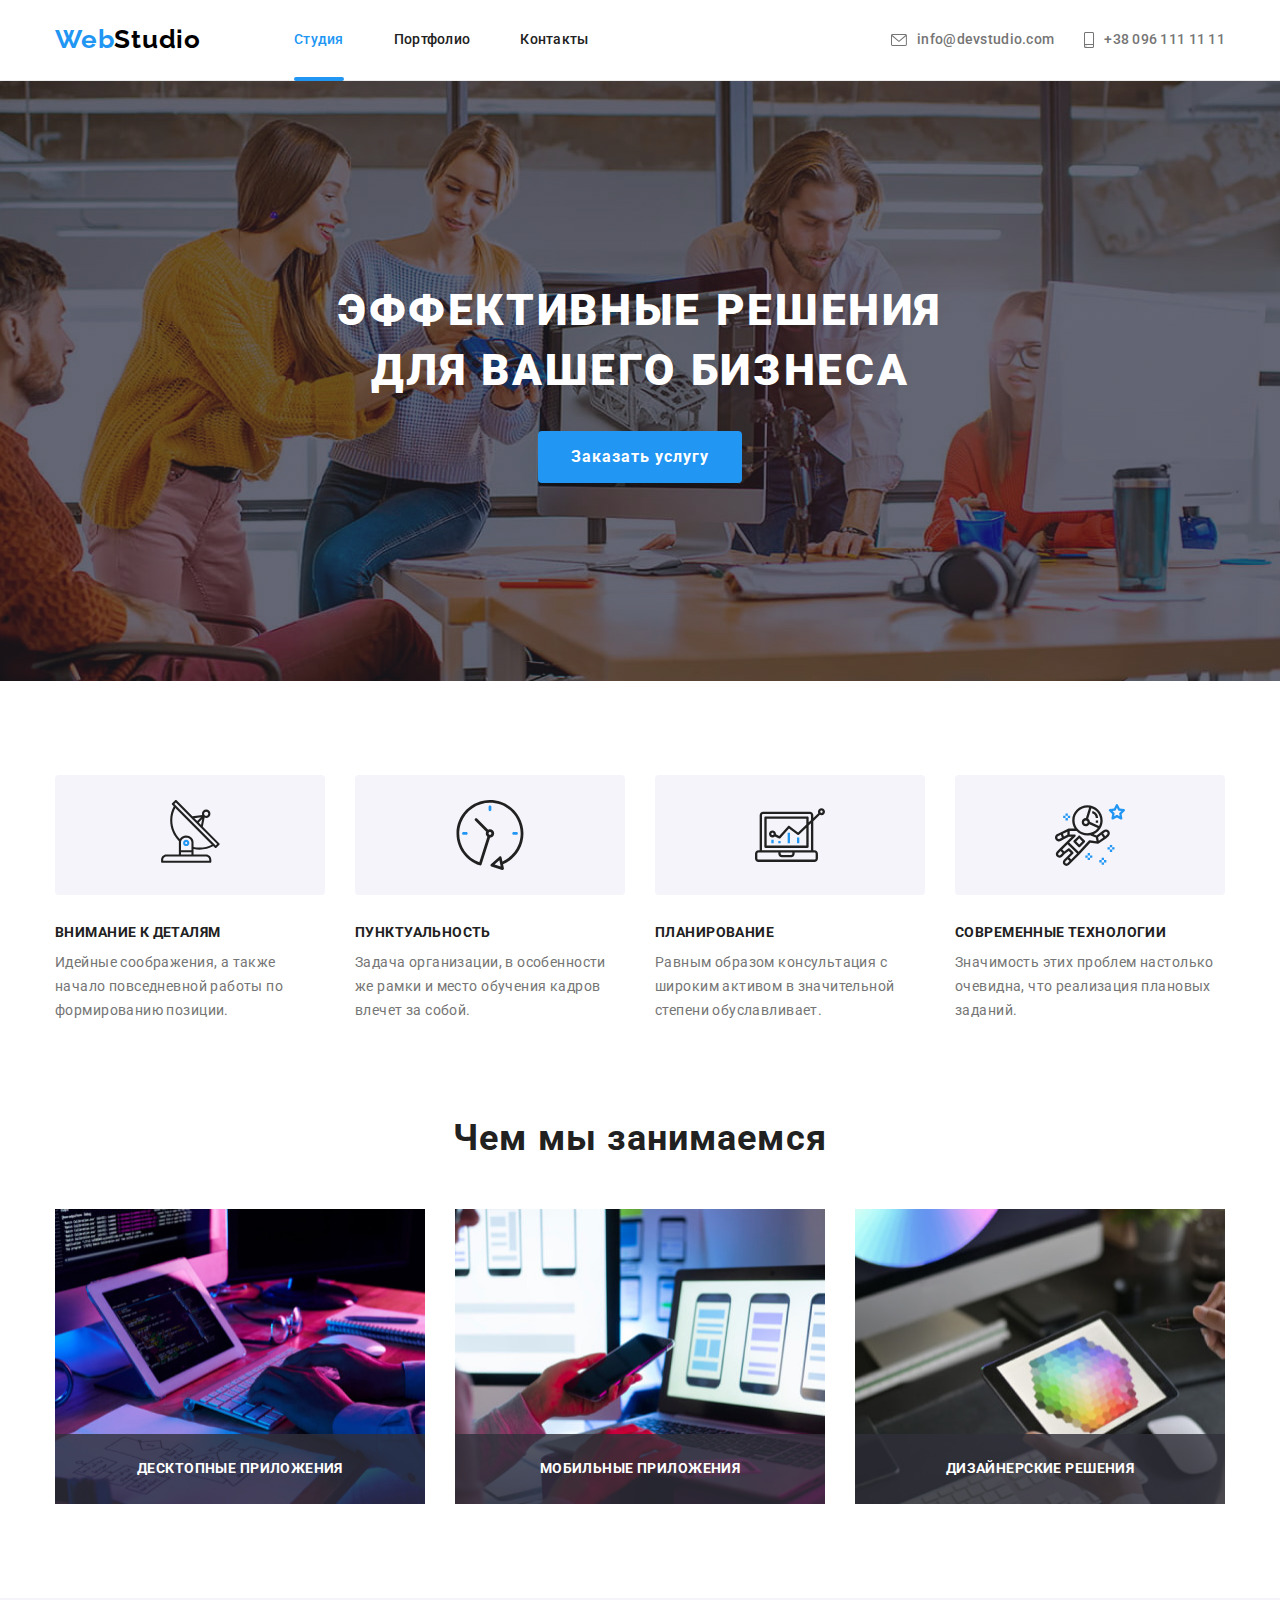
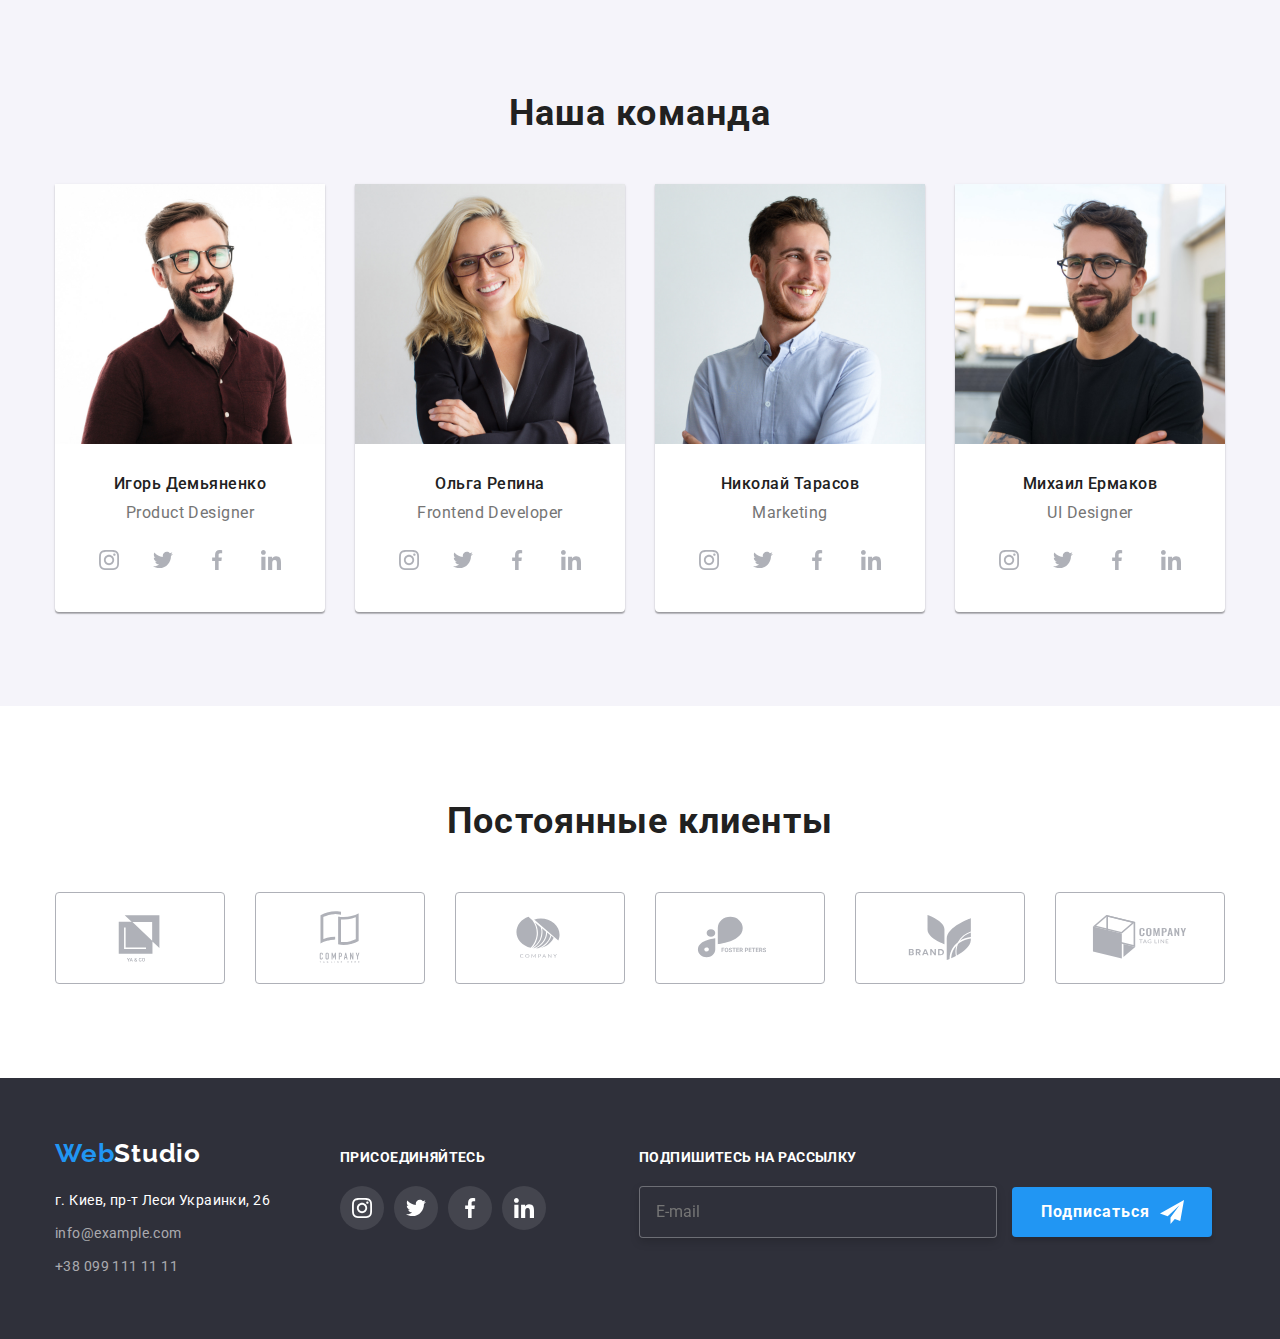
==== commit 79d375f1: "замолняет меню модального окно" ====
--- a/index.html
+++ b/index.html
@@ -400,13 +400,17 @@
           <a class="logo-secondary" href=""><span class="logo-primary">Web</span>Studio</a>
           <address class="contacts-footer">
             <ul class="contacts-footer-list list">
-              <li>
+              <li class="contacts-item">
                 <a class="address-link" href="" target="_blank" rel="noopener noreferrer"
                   >г. Киев, пр-т Леси Украинки, 26
                 </a>
               </li>
-              <li><a class="link" href="mailtoinfo@example.com">info@example.com</a></li>
-              <li><a class="link" href="tel:+380991111111">+38 099 111 11 11</a></li>
+              <li class="contacts-item">
+                <a class="link" href="mailtoinfo@example.com">info@example.com </a>
+              </li>
+              <li class="contacts-item">
+                <a class="link" href="tel:+380991111111">+38 099 111 11 11</a>
+              </li>
             </ul>
           </address>
         </div>
@@ -473,6 +477,52 @@
             <use href="./images/st1/symbol-defs.svg#icon-close-black"></use>
           </svg>
         </button>
+
+        <form class="modal-form">
+          <p class="modal-title">
+            <b>Оставьте свои данные, мы вам перезвоним</b>
+          </p>
+
+          <label class="modal-label">
+            Имя
+            <input class="modal-input" type="text" name="user" autocomplete="off" />
+            <svg class="modal-icon" width="18" height="18">
+              <use href="./images/st1/symbol-defs.svg#icon-person-black"></use>
+            </svg>
+          </label>
+
+          <label class="modal-label">
+            Телефон
+            <input class="modal-input" type="tel" name="tel" autocomplete="off" />
+            <svg class="modal-icon" width="18" height="18">
+              <use href="./images/st1/symbol-defs.svg#icon-phone-black"></use>
+            </svg>
+          </label>
+
+          <label class="modal-label">
+            Почта
+            <input class="modal-input" type="mail" name="mail" autocomplete="off" />
+            <svg class="modal-icon" width="18" height="18">
+              <use href="./images/st1/symbol-defs.svg#icon-email-black"></use>
+            </svg>
+          </label>
+
+          <label class="modal-label">
+            Комментарий
+            <textarea class="comment" name="comment" placeholder="Введите текст"></textarea>
+          </label>
+          <label class="modal-checkbox">
+            <input class="checkbox visually-hidden" type="checkbox" name="checkbox" />
+            <span class="checkbox-icon"></span>
+            <svg class="check-icon" width="16" height="15">
+              <use href="./images/st1/symbol-defs.svg#icon-icon-check"></use>
+            </svg>
+            <span class="checkbox-txt">Соглашаюсь с рассылкой и принимаю</span>
+            <a class="checkbox-link" href="">Условия договора</a>
+          </label>
+
+          <button class="submit-btn" type="submit">Отправить</button>
+        </form>
       </div>
     </div>
     <script src="./js/modal.js"></script>
--- a/css/styles.css
+++ b/css/styles.css
@@ -513,6 +513,9 @@
   color: var(--hidden-text-color);
   font-style: normal;
 }
+.contacts-item {
+  margin-top: 9px;
+}
 
 .contacts-footer .link {
   margin-top: 9px;
@@ -523,6 +526,7 @@
   font-style: normal;
   transition: color var(--animation-hover);
 }
+
 .contacts-footer .link:hover,
 .contacts-footer .link:focus {
   color: var(--hidden-text-color);
@@ -695,8 +699,9 @@
   top: 50%;
   left: 50%;
 
-  width: 530px;
-  height: 580px;
+  width: 528px;
+  height: 581px;
+  padding: 40px;
 
   transform: translate(-50%, -50%);
   background: var(--hidden-text-color);
@@ -719,6 +724,198 @@
   border: 1px solid rgba(0, 0, 0, 0.1);
   box-sizing: border-box;
   cursor: pointer;
+}
+
+.modal-title {
+  font-size: 20px;
+  line-height: 1.15;
+  text-align: center;
+  letter-spacing: 0.03em;
+
+  margin-bottom: 12px;
+
+  color: var(--title-text-color);
+}
+.modal-label {
+  position: relative;
+  display: flex;
+  flex-direction: column;
+  font-size: 12px;
+  line-height: 1.16;
+  letter-spacing: 0.01em;
+
+  margin-bottom: 10px;
+
+  color: var(--primary-text-color);
+}
+
+.modal-label:nth-child(5) {
+  margin-bottom: 0;
+}
+.modal-input {
+  position: relative;
+  margin-top: 4px;
+  height: 40px;
+  padding: 12px 0 12px 42px;
+
+  border: 1px solid rgba(33, 33, 33, 0.2);
+  border-radius: 4px;
+
+  cursor: pointer;
+
+  transition: border var(--animation-hover);
+}
+
+.modal-input:focus,
+.comment:focus {
+  outline: transparent;
+  border: 1px solid #2196f3;
+}
+
+.modal-icon {
+  position: absolute;
+  bottom: 11px;
+  left: 12px;
+
+  width: 18px;
+  height: 18px;
+}
+
+.modal-input:focus + .modal-icon {
+  fill: var(--accent-color);
+  transition: fill var(--animation-hover);
+}
+
+.comment {
+  height: 120px;
+  font-size: 12px;
+  line-height: 1.16;
+  letter-spacing: 0.01em;
+  padding: 12px 16px;
+  margin-top: 4px;
+  resize: none;
+
+  border: 1px solid rgba(33, 33, 33, 0.2);
+  border-radius: 4px;
+  cursor: pointer;
+
+  transition: border var(--animation-hover);
+}
+
+.comment::placeholder {
+  font-size: 12px;
+  line-height: 1.16;
+  letter-spacing: 0.01em;
+
+  color: rgba(117, 117, 117, 0.5);
+}
+
+.modal-checkbox {
+  position: relative;
+  display: block;
+  margin-top: 20px;
+  margin-bottom: 30px;
+  text-align: right;
+
+  padding-right: 11px;
+  padding-left: 12px;
+
+  line-height: 1.71;
+
+  letter-spacing: 0.03em;
+
+  color: var(--primary-text-color);
+}
+
+.checkbox {
+  position: relative;
+  width: 1px;
+  height: 1px;
+  margin: -1px;
+  border: 0;
+  padding: 0;
+  clip: rect(0 0 0 0);
+  overflow: hidden;
+}
+
+.checkbox-icon {
+  position: absolute;
+  left: 12px;
+  top: 50%;
+
+  width: 16px;
+  height: 15px;
+
+  background-color: var(--hidden-text-color);
+  border: 2px solid var(--title-text-color);
+  border-radius: 2px;
+
+  transform: translateY(-50%);
+  opacity: 1;
+  transition: opacity var(--animation-hover);
+}
+
+.checkbox:checked + .checkbox-icon {
+  opacity: 0;
+}
+
+.check-icon {
+  display: inline-block;
+  position: absolute;
+  top: 50%;
+  left: 12px;
+
+  width: 16px;
+  height: 15px;
+
+  transform: translateY(-50%);
+  background-color: var(--accent-color);
+  fill: var(--hidden-text-color);
+  border-radius: 2px;
+
+  opacity: 0;
+  transition: opacity var(--animation-hover);
+}
+
+.checkbox:checked ~ .check-icon {
+  opacity: 1;
+}
+
+.checkbox-link {
+  text-decoration-line: underline;
+  color: var(--accent-color);
+}
+
+.submit-btn {
+  display: block;
+  font-weight: 700;
+  font-size: 16px;
+  line-height: 1.88;
+  text-align: center;
+  letter-spacing: 0.06em;
+
+  padding: 10px 55px 10px 56px;
+  margin-left: auto;
+  margin-right: auto;
+
+  color: var(--hidden-text-color);
+  background: var(--accent-color);
+  box-shadow: 0px 4px 4px rgba(0, 0, 0, 0.15);
+  border-radius: 4px;
+  border: transparent;
+
+  cursor: pointer;
+
+  transition: background var(--animation-hover);
+}
+
+.submit-btn:hover {
+  background: var(--accent-active-color);
+}
+
+.submit-btn:focus {
+  background: var(--accent-active-color);
+  outline: transparent;
 }
 
 /* gallery */
